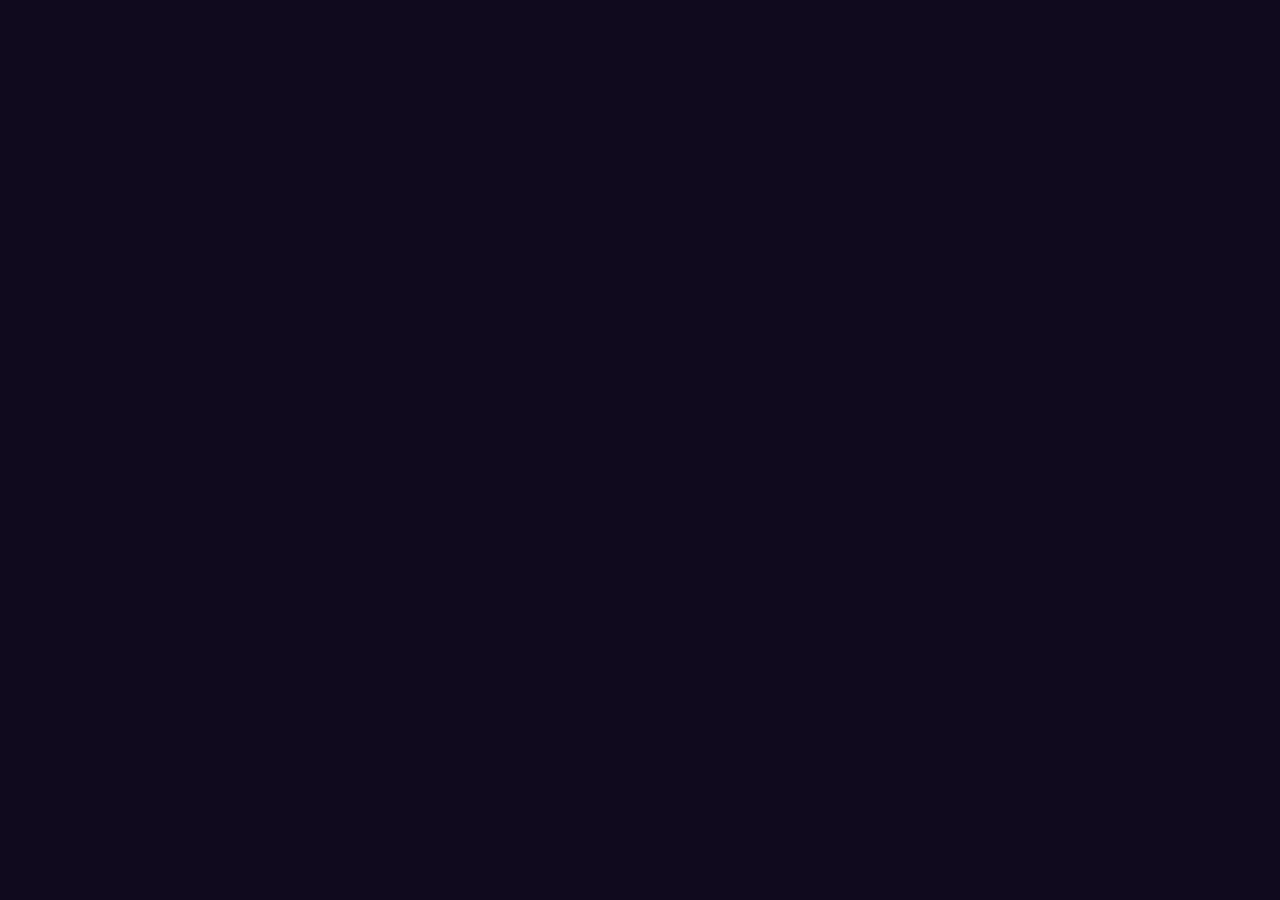
==== new/index.html @ 6132cadf "Add files via upload" ====
<!DOCTYPE html>
<html lang="en">
<head>

  <!-- Google tag (gtag.js) — same property as the main app, so demo
       traffic from the ad shows up in the same analytics view. -->
  <script async src="https://www.googletagmanager.com/gtag/js?id=G-Z9EFLSPZFZ"></script>
  <script>
    window.dataLayer = window.dataLayer || [];
    function gtag(){dataLayer.push(arguments);}
    gtag('js', new Date());
    gtag('config', 'G-Z9EFLSPZFZ');
  </script>

<meta charset="UTF-8" />
<meta name="viewport" content="width=device-width, initial-scale=1.0, interactive-widget=resizes-content" />
<title>Palabra — Try it free</title>
<link rel="icon" href="../icon-192.png" />

<!-- No manifest/apple-touch-icon links here on purpose — this page is a
     one-time, no-account demo for first-time visitors, not something that
     should ever be offered for home-screen install as its own app
     identity. No xlsx.full.min.js and no firebase-auth.js either — the
     demo never parses a spreadsheet and never touches Firebase; its word
     pool is hardcoded and its progress is a throwaway in-memory object
     (see js/demo-boot.js). Deliberately left out of service-worker.js's
     asset list too, and no service worker is registered from this page —
     it's a one-time funnel page, not part of the installed offline app. -->

<link rel="stylesheet" href="../css/base.css" />
<link rel="stylesheet" href="../css/components.css" />
<link rel="stylesheet" href="../css/quiz.css" />
<link rel="stylesheet" href="../css/hub.css" />
<link rel="stylesheet" href="../css/celebration.css" />
<link rel="stylesheet" href="../css/progress.css" />

</head>
<body>
<div id="app"></div>

<!-- Reused, completely unmodified from the main app. Deliberately NOT
     loaded: auth.js, cloud-sync.js, firebase-auth.js (no account exists
     yet), data-loading.js (word pool is hardcoded below, never fetched),
     navigation.js, app-boot.js (replaced by demo-boot.js), and the three
     other game engines (timeattack/memory/conjugate) — this page only
     ever shows the Stream-style quiz screen, the celebration screen, and
     the hub. -->
<script src="../js/config.js"></script>
<script src="../js/utils.js"></script>
<script src="../js/audio.js"></script>
<script src="../js/progress-xp.js"></script>
<script src="../js/achievements.js"></script>
<script src="../js/word-selection.js"></script>
<script src="../js/game-quiz.js"></script>
<script src="../js/views/render-quiz.js"></script>
<script src="../js/views/render-hub.js"></script>
<script src="../js/views/render-dispatch.js"></script>

<!-- Demo-only: builds the throwaway state object, the fixed 8-question
     round, small safe overrides (saveProgress/nextQuestion), and the
     signup handoff. Loads last — see its own top comment. -->
<script src="js/demo-boot.js"></script>
</body>
</html>
---- css/base.css ----
/* Tokens, reset, .screen shell, and per-mode background gradients (bg-*).
   Split from index.html — see palabra-file-split-plan.md. */

  @import url('https://fonts.googleapis.com/css2?family=Sora:wght@400;600;700&family=Inter:wght@400;500;600;700&display=swap');

  :root {
    --bg: #100A1E;
    --bg-card: rgba(255,255,255,0.07);
    --bg-card-alt: rgba(255,255,255,0.12);
    --ochre: #FFC163;
    --terracotta: #FF4D6D;
    --cream: #F7F3ED;
    --cream-dim: #B8AFC9;
    --green: #2DD4BF;
    --red: #FF4D6D;
    --outline: rgba(255,255,255,0.16);
    --label: #C9A8FF;
    --memory: #E879F9;
    --conjugate: #34D399;
  }

  * { box-sizing: border-box; }

  body {
    margin: 0;
    background: var(--bg);
    color: var(--cream);
    font-family: 'Inter', sans-serif;
    min-height: 100vh;
  }

  .screen {
    min-height: 100vh;
    min-height: 100dvh;
    display: flex;
    flex-direction: column;
    align-items: center;
    padding: 22px 20px;
  }
  .upload-screen { justify-content: center; }

  /* Ambient per-mode gradient glow — the color itself signals which mode you're in */
  .bg-quiz {
    background:
      radial-gradient(circle at 25% 15%, rgba(255,107,74,0.42), transparent 45%),
      radial-gradient(circle at 85% 75%, rgba(139,92,246,0.32), transparent 50%),
      linear-gradient(160deg, #1B1030 0%, #150C26 60%, #100A1E 100%);
  }
  .bg-timeattack {
    background:
      radial-gradient(circle at 20% 20%, rgba(45,212,191,0.4), transparent 45%),
      radial-gradient(circle at 85% 80%, rgba(56,120,255,0.3), transparent 50%),
      linear-gradient(160deg, #0D1B30 0%, #0B1626 60%, #0A121E 100%);
  }
  .bg-achievements {
    background:
      radial-gradient(circle at 25% 20%, rgba(255,193,99,0.4), transparent 45%),
      radial-gradient(circle at 85% 75%, rgba(255,107,74,0.25), transparent 50%),
      linear-gradient(160deg, #241631 0%, #1A1026 60%, #120B1C 100%);
  }
  .bg-memory {
    background:
      radial-gradient(circle at 22% 18%, rgba(217,70,239,0.38), transparent 45%),
      radial-gradient(circle at 85% 78%, rgba(99,102,241,0.3), transparent 50%),
      linear-gradient(160deg, #240F35 0%, #180B28 60%, #100A1E 100%);
  }
  .bg-conjugate {
    background:
      radial-gradient(circle at 22% 18%, rgba(52,211,153,0.36), transparent 45%),
      radial-gradient(circle at 85% 78%, rgba(217,119,6,0.26), transparent 50%),
      linear-gradient(160deg, #0E2A22 0%, #0B1F1A 60%, #0A1512 100%);
  }
  /* My Progress is reflective, not active gameplay, so it gets a calmer
     violet-cream glow rather than a vibrant mode color. */
  .bg-progress {
    background:
      radial-gradient(circle at 20% 15%, rgba(201,168,255,0.32), transparent 45%),
      radial-gradient(circle at 85% 75%, rgba(247,243,237,0.14), transparent 50%),
      linear-gradient(160deg, #1A1530 0%, #140F26 60%, #100A1E 100%);
  }
  .bg-login {
    background:
      radial-gradient(circle at 50% 12%, rgba(198,11,30,0.38), transparent 45%),
      radial-gradient(circle at 80% 82%, rgba(139,92,246,0.28), transparent 50%),
      linear-gradient(160deg, #1B1030 0%, #150C26 60%, #100A1E 100%);
  }
---- css/components.css ----
/* Shared building blocks used across multiple screens: page chrome (wordmark,
   eyebrow, badge, card), buttons, inputs, the settings menu, hub tiles/banners,
   back button, level ring, stat strip, generic status/loading indicators, and
   the initial app-loading screen.
   Split from index.html — see palabra-file-split-plan.md. */

  .wordmark-accent { color: #FFFFFF; }

  .wrap { width: 100%; max-width: 420px; perspective: 700px; position: relative; }

  .eyebrow {
    font-family: 'Inter', sans-serif;
    font-weight: 600;
    font-size: 11.5px;
    letter-spacing: 2px;
    color: var(--label);
    text-transform: uppercase;
    text-align: center;
  }
  .header-row {
    display: flex;
    align-items: center;
    justify-content: center;
    gap: 12px;
    margin: 10px 0 4px;
  }
  /* The one deliberate flag nod: a glass medallion banded rojo-oro-rojo */
  .badge {
    width: 42px;
    height: 42px;
    border-radius: 50%;
    background: linear-gradient(180deg, #C60B1E 0 25%, #FFC400 25% 75%, #C60B1E 75% 100%);
    box-shadow: 0 0 20px rgba(255,196,0,0.45), inset 0 2px 3px rgba(255,255,255,0.45), inset 0 -3px 6px rgba(0,0,0,0.3);
    position: relative;
    flex-shrink: 0;
  }
  .badge::after {
    content: '';
    position: absolute; inset: 0;
    border-radius: 50%;
    background: radial-gradient(circle at 33% 25%, rgba(255,255,255,0.6), transparent 55%);
  }
  h1 {
    font-family: 'Sora', sans-serif;
    font-weight: 700;
    font-size: 32px;
    margin: 0;
    line-height: 1.1;
    text-align: center;
  }
  .sub {
    color: var(--cream-dim);
    font-size: 15px;
    line-height: 1.5;
    text-align: center;
    margin: 0 0 20px;
  }

  .card {
    background: var(--bg-card);
    border-radius: 22px;
    padding: 18px;
    border: 1px solid var(--outline);
    backdrop-filter: blur(18px);
    -webkit-backdrop-filter: blur(18px);
  }

  .menu-btn {
    width: 34px;
    height: 34px;
    border-radius: 50%;
    border: 1px solid var(--outline);
    background: rgba(255,255,255,0.06);
    color: var(--cream);
    font-size: 18px;
    font-weight: 700;
    display: flex;
    align-items: center;
    justify-content: center;
    flex-shrink: 0;
  }

  /* Developer contact — small dev-logo avatar + "Live Chat on Telegram" pill,
     reused on the login screen (footer, below the auth card) and inside the
     ⋯ settings dropdown (as a plain link row). */
  .dev-contact {
    display: flex;
    align-items: center;
    justify-content: center;
    gap: 10px;
    margin-top: 20px;
  }
  .dev-contact img {
    width: 40px;
    height: 40px;
    border-radius: 50%;
    flex-shrink: 0;
    box-shadow: 0 0 12px rgba(139,92,246,0.4);
  }
  .dev-contact-link {
    display: flex;
    align-items: center;
    gap: 8px;
    padding: 9px 16px;
    border-radius: 999px;
    background: rgba(255,255,255,0.08);
    border: 1px solid var(--outline);
    color: var(--cream);
    font-family: 'Inter', sans-serif;
    font-size: 13px;
    font-weight: 600;
    text-decoration: none;
    backdrop-filter: blur(12px);
    -webkit-backdrop-filter: blur(12px);
  }
  .tg-icon {
    width: 18px;
    height: 18px;
    border-radius: 50%;
    background: #29A9EA;
    display: flex;
    align-items: center;
    justify-content: center;
    flex-shrink: 0;
  }
  .tg-icon svg { display: block; }
  .dev-contact-logo-sm {
    width: 36px;
    height: 36px;
    border-radius: 50%;
    flex-shrink: 0;
  }
  .menu-overlay { position: fixed; inset: 0; z-index: 50; }
  .menu-dropdown {
    position: absolute;
    top: 46px;
    right: 0;
    z-index: 60;
    background: rgba(20,14,34,0.92);
    border: 1px solid var(--outline);
    border-radius: 16px;
    padding: 6px;
    min-width: 230px;
    backdrop-filter: blur(16px);
    -webkit-backdrop-filter: blur(16px);
    box-shadow: 0 14px 32px rgba(0,0,0,0.45);
  }
  .menu-item {
    display: flex;
    align-items: center;
    justify-content: space-between;
    gap: 8px;
    width: 100%;
    background: none;
    border: none;
    color: var(--cream);
    font-family: 'Inter', sans-serif;
    font-size: 14px;
    font-weight: 500;
    padding: 10px 12px;
    border-radius: 10px;
    text-align: left;
    cursor: pointer;
  }
  .menu-item:hover { background: rgba(255,255,255,0.08); }
  .menu-item-meta { color: var(--cream-dim); font-size: 12px; flex-shrink: 0; }

  /* Consistent back-to-hub control, used on every non-active-gameplay screen */
  .back-btn {
    width: 34px;
    height: 34px;
    border-radius: 50%;
    border: 1px solid var(--outline);
    background: rgba(255,255,255,0.06);
    color: var(--cream);
    font-size: 16px;
    display: flex;
    align-items: center;
    justify-content: center;
    flex-shrink: 0;
    cursor: pointer;
  }
  .screen-header {
    display: flex;
    align-items: center;
    gap: 12px;
    margin-bottom: 20px;
    width: 100%;
  }
  .screen-header .screen-title {
    font-family: 'Sora', sans-serif;
    font-weight: 700;
    font-size: 24px;
  }
  /* Used on the per-game options screens: header stays pinned top, body centers
     vertically in whatever space is left, now that those screens hold less content. */
  .wrap-centered { flex: 1; display: flex; flex-direction: column; }
  .screen-body {
    flex: 1;
    display: flex;
    flex-direction: column;
    align-items: center;
    justify-content: center;
    width: 100%;
  }
  .game-icon-badge {
    width: 76px;
    height: 76px;
    border-radius: 50%;
    display: flex;
    align-items: center;
    justify-content: center;
    font-size: 34px;
    margin-bottom: 18px;
  }
  .quit-link {
    background: none;
    border: none;
    color: var(--cream-dim);
    font-size: 13px;
    text-decoration: underline;
    cursor: pointer;
    padding: 0;
  }

  /* Hub game-picker tiles */
  .game-grid {
    display: grid;
    grid-template-columns: 1fr 1fr;
    gap: 10px;
  }
  .game-tile {
    background: var(--bg-card);
    border: 1px solid var(--outline);
    border-radius: 20px;
    padding: 14px;
    text-align: left;
    backdrop-filter: blur(18px);
    -webkit-backdrop-filter: blur(18px);
    display: flex;
    flex-direction: column;
    gap: 4px;
    position: relative;
    cursor: pointer;
    color: var(--cream);
  }
  .game-tile:disabled { cursor: not-allowed; opacity: 0.4; }
  .game-tile .tile-icon-wrap {
    width: 36px;
    height: 36px;
    border-radius: 50%;
    display: flex;
    align-items: center;
    justify-content: center;
    font-size: 17px;
    margin-bottom: 2px;
  }
  .game-tile .tile-name { font-weight: 700; font-size: 14px; font-family: 'Inter', sans-serif; }
  .game-tile .tile-meta { font-size: 11px; color: var(--cream-dim); }
  .game-tile.locked { opacity: 0.45; }
  .game-tile .tile-soon {
    position: absolute;
    top: 10px;
    right: 10px;
    font-size: 9px;
    font-weight: 700;
    letter-spacing: 1px;
    text-transform: uppercase;
    color: var(--label);
    background: rgba(255,255,255,0.08);
    border-radius: 6px;
    padding: 2px 6px;
  }
  /* Small "this is tappable" hint, used specifically on the Achievements
     group tiles — without it, next to the arrow-carrying Stream banner
     above them, the 4 grid tiles read as static info rather than links. */
  .game-tile .tile-corner-arrow {
    position: absolute;
    bottom: 12px;
    right: 14px;
    font-size: 16px;
    color: var(--cream-dim);
  }

  /* Achievements sits apart from the game grid on purpose - a full-width
     row rather than a tile, so it reads as a progress summary, not a game. */
  /* "Choose a specific mode" sits directly below the Stream hero card,
     above the Achievements/Progress/Level banners — same self-contained
     pattern as those, its own border-color accent (neutral, since it
     isn't tied to one particular game's color the way the tiles behind
     it are). */
  .modes-banner {
    flex-direction: row;
    align-items: center;
    gap: 14px;
    width: 100%;
    margin-top: 4px;
    margin-bottom: 14px;
    padding: 12px 16px;
    border-color: var(--outline);
  }
  .modes-banner .tile-icon-wrap { margin-bottom: 0; flex-shrink: 0; }
  .modes-banner .banner-text { flex: 1; }
  .modes-banner .banner-name { font-weight: 700; font-size: 15px; font-family: 'Inter', sans-serif; }
  .modes-banner .banner-meta { font-size: 12px; color: var(--cream-dim); margin-top: 2px; }
  .modes-banner .banner-arrow { color: var(--cream-dim); font-size: 18px; flex-shrink: 0; }

  /* Stream's achievement group gets top billing on the Achievements
     screen — full-width like the home screen banners, not one of the
     equal-sized tiles below, since Stream is expected to be the most-
     played mode going forward. */
  .stream-achievement-banner {
    flex-direction: row;
    align-items: center;
    gap: 14px;
    width: 100%;
    min-height: 108px;
    margin-bottom: 14px;
    padding: 18px 18px;
    border-color: rgba(255,193,99,0.45);
  }
  .stream-achievement-banner .tile-icon-wrap { width: 52px; height: 52px; font-size: 24px; margin-bottom: 0; flex-shrink: 0; }
  .stream-achievement-banner .banner-text { flex: 1; }
  .stream-achievement-banner .banner-name { font-weight: 700; font-size: 17px; font-family: 'Inter', sans-serif; }
  .stream-achievement-banner .banner-meta { font-size: 13px; color: var(--cream-dim); margin-top: 4px; }
  .stream-achievement-banner .banner-arrow { color: var(--ochre); font-size: 20px; flex-shrink: 0; }

  .achievements-banner {
    flex-direction: row;
    align-items: center;
    gap: 14px;
    width: 100%;
    margin-top: 12px;
    padding: 12px 16px;
    border-color: rgba(255,193,99,0.35);
  }
  .achievements-banner .tile-icon-wrap { margin-bottom: 0; flex-shrink: 0; }
  .achievements-banner .banner-text { flex: 1; }
  .achievements-banner .banner-name { font-weight: 700; font-size: 15px; font-family: 'Inter', sans-serif; }
  .achievements-banner .banner-meta { font-size: 12px; color: var(--cream-dim); margin-top: 2px; }
  .achievements-banner .banner-arrow { color: var(--ochre); font-size: 18px; flex-shrink: 0; }

  /* My Progress sits as a second banner below Achievements — same
     "not a game" framing. Written as its own self-contained block (not
     extending .achievements-banner) to avoid the kind of cross-rule
     cascade surprise documented elsewhere in this file. */
  .progress-banner {
    flex-direction: row;
    align-items: center;
    gap: 14px;
    width: 100%;
    margin-top: 10px;
    padding: 12px 16px;
    border-color: rgba(201,168,255,0.35);
  }
  .progress-banner .tile-icon-wrap { margin-bottom: 0; flex-shrink: 0; }
  .progress-banner .banner-text { flex: 1; }
  .progress-banner .banner-name { font-weight: 700; font-size: 15px; font-family: 'Inter', sans-serif; }
  .progress-banner .banner-meta { font-size: 12px; color: var(--cream-dim); margin-top: 2px; }
  .progress-banner .banner-arrow { color: var(--label); font-size: 18px; flex-shrink: 0; }

  /* Level banner — third in the stack, below Achievements and My Progress.
     Self-contained for the same reason as the two above it. */
  .level-banner { flex-direction: row; align-items: center; gap: 14px; width: 100%; margin-top: 10px; padding: 12px 16px; border-color: rgba(255,193,99,0.45); }
  .level-banner .banner-text { flex: 1; }
  .level-banner .banner-name { font-weight: 700; font-size: 15px; font-family: 'Inter', sans-serif; }
  .level-banner .banner-meta { font-size: 12px; color: var(--cream-dim); margin-top: 5px; display: flex; align-items: center; gap: 8px; }
  .level-banner .banner-arrow { color: var(--ochre); font-size: 18px; flex-shrink: 0; }

  .xp-track { flex: 1; height: 5px; border-radius: 3px; background: rgba(255,255,255,0.1); overflow: hidden; }
  .xp-fill { height: 100%; border-radius: 3px; background: linear-gradient(90deg, #FFC163, #FF9F4D); }

  /* The level ring — a conic-gradient progress ring standing in for "% of
     the way to next level", with a gold glow tying it to the Achievements
     color language. Level number sits in the cut-out center. */
  .level-ring {
    --pct: 0%;
    width: 44px; height: 44px; border-radius: 50%; flex-shrink: 0;
    background: conic-gradient(#FFC163 0% var(--pct), rgba(255,255,255,0.14) var(--pct) 100%);
    display: flex; align-items: center; justify-content: center;
    box-shadow: 0 0 14px rgba(255,193,99,0.35);
  }
  .level-ring.small { width: 26px; height: 26px; box-shadow: none; }
  .level-ring-inner {
    width: 34px; height: 34px; border-radius: 50%; background: #1B1030;
    display: flex; align-items: center; justify-content: center;
  }
  .level-ring.small .level-ring-inner { width: 20px; height: 20px; }
  .level-ring-num { font-family: 'Sora', sans-serif; font-weight: 700; font-size: 13px; color: var(--cream); }
  .level-ring.small .level-ring-num { font-size: 9px; }

  /* Top-of-home stat strip: streak + a compact level ring, sharing the
     space the plain streak line used to occupy on its own. */
  .stat-strip { display: flex; align-items: center; justify-content: center; gap: 14px; margin: 10px 0 18px; }
  .stat-strip .divider { width: 1px; height: 14px; background: var(--outline); }
  .stat-strip .streak-text { font-size: 14px; color: var(--cream-dim); font-variant-numeric: tabular-nums; }
  .stat-strip .level-mini { display: flex; align-items: center; gap: 6px; }
  .stat-strip .level-mini-text { font-size: 13px; font-weight: 700; color: var(--ochre); }

  .status-line {
    display: flex;
    align-items: center;
    gap: 10px;
    font-size: 14px;
    margin-bottom: 16px;
  }
  .spinner {
    width: 14px;
    height: 14px;
    border-radius: 50%;
    border: 2px solid var(--outline);
    border-top-color: var(--ochre);
    animation: spin 0.8s linear infinite;
    flex-shrink: 0;
  }
  @keyframes spin { to { transform: rotate(360deg); } }

  .dropzone {
    display: block;
    text-align: center;
    padding: 28px 16px;
    border: 2px dashed var(--outline);
    border-radius: 18px;
    cursor: pointer;
    margin-bottom: 16px;
    background: rgba(255,255,255,0.03);
  }
  .dropzone .icon { font-size: 28px; margin-bottom: 6px; }
  .dropzone .name { font-weight: 600; }
  .dropzone .hint { font-size: 13px; color: var(--cream-dim); margin-top: 4px; }

  .checkbox-row {
    display: flex;
    align-items: center;
    gap: 8px;
    font-size: 14px;
    color: var(--cream-dim);
    margin-bottom: 16px;
  }

  .msg-error {
    background: rgba(0,0,0,0.2);
    border: 1px solid var(--red);
    border-radius: 12px;
    padding: 10px 12px;
    font-size: 14px;
    margin-bottom: 16px;
    line-height: 1.5;
  }
  .msg-ok {
    font-size: 14px;
    color: var(--green);
    margin-bottom: 16px;
  }

  .link-btn {
    background: none;
    border: none;
    color: var(--label);
    font-size: 13px;
    text-decoration: underline;
    cursor: pointer;
    padding: 0;
    margin-bottom: 16px;
    display: inline-block;
  }

  button {
    font-family: 'Inter', sans-serif;
    cursor: pointer;
  }
  .btn-primary {
    width: 100%;
    padding: 14px 0;
    border-radius: 16px;
    border: none;
    font-weight: 700;
    font-size: 16px;
    background: var(--ochre);
    color: #241608;
  }
  .btn-primary:disabled {
    cursor: not-allowed;
    background: var(--outline);
    color: var(--cream-dim);
  }
  .btn-secondary {
    padding: 12px 0;
    border-radius: 16px;
    border: 1px solid var(--outline);
    font-weight: 600;
    font-size: 14px;
    background: rgba(255,255,255,0.06);
    color: var(--cream);
    backdrop-filter: blur(12px);
    -webkit-backdrop-filter: blur(12px);
  }

  input[type="text"], input[type="email"], input[type="password"] {
    width: 100%;
    padding: 14px 16px;
    border-radius: 16px;
    border: 1px solid var(--outline);
    background: var(--bg-card-alt);
    color: var(--cream);
    font-size: 16px;
    margin-bottom: 12px;
    outline: none;
    font-family: 'Inter', sans-serif;
  }
  input[type="email"]:focus, input[type="password"]:focus, input[type="text"]:focus {
    border-color: var(--ochre);
  }

  /* Home screen: Stream hero card */
  .stream-hero { position: relative; margin: 10px 10px 18px; padding: 15px 16px; text-align: center; }
  .stream-hero .format-row { display: flex; gap: 8px; margin-bottom: 14px; justify-content: center; }
  .stream-hero .fchip {
    width: 30px; height: 30px; border-radius: 50%;
    background: rgba(255,255,255,0.08); border: 1px solid var(--outline);
    display: flex; align-items: center; justify-content: center; font-size: 13px;
  }
  .stream-hero h2 { font-family: 'Sora', sans-serif; font-weight: 800; font-size: 21px; margin: 0 0 6px; }
  .stream-hero p { font-size: 13px; color: var(--cream-dim); margin: 0 0 16px; line-height: 1.5; }

  /* --- App loading screen: shown while loadFromRepo() fetches the word list --- */
  #app-loading {
    position: fixed;
    inset: 0;
    display: flex;
    flex-direction: column;
    align-items: center;
    justify-content: center;
    background: var(--bg);
    z-index: 9999;
    transition: opacity 0.4s ease;
  }
  #app-loading.fade-out { opacity: 0; pointer-events: none; }

  #app-loading .loader-orb {
    width: 84px;
    height: 84px;
    border-radius: 50%;
    position: relative;
    overflow: hidden;
    box-shadow: 0 0 28px rgba(255,196,0,0.4), 0 14px 30px -8px rgba(0,0,0,0.6);
    animation: loader-pulse 1.4s ease-in-out infinite;
  }
  #app-loading .loader-orb-inner {
    width: 100%;
    height: 100%;
    background: linear-gradient(180deg, #C60B1E 0 25%, #FFC400 25% 75%, #C60B1E 75% 100%);
    animation: loader-spin 10s linear infinite;
  }
  #app-loading .loader-orb::after {
    content: '';
    position: absolute; inset: 0;
    border-radius: 50%;
    background: radial-gradient(circle at 33% 25%, rgba(255,255,255,0.6), transparent 55%);
  }
  #app-loading .loader-sweep {
    position: absolute;
    top: -20%;
    left: -60%;
    width: 45%;
    height: 140%;
    background: linear-gradient(115deg, rgba(255,255,255,0) 0%, rgba(255,255,255,0.9) 50%, rgba(255,255,255,0) 100%);
    transform: rotate(8deg);
    animation: loader-sweep 1.8s ease-in-out infinite;
  }
  #app-loading .loader-caption {
    margin-top: 16px;
    font-family: 'Inter', sans-serif;
    font-size: 12px;
    font-weight: 600;
    letter-spacing: 0.08em;
    text-transform: uppercase;
    color: var(--cream-dim);
  }
  #app-loading .loader-caption .dots span {
    display: inline-block;
    width: 3px;
    height: 3px;
    border-radius: 50%;
    background: var(--cream-dim);
    margin-left: 3px;
    animation: loader-dotfade 1.2s ease-in-out infinite;
  }
  #app-loading .loader-caption .dots span:nth-child(2) { animation-delay: 0.15s; }
  #app-loading .loader-caption .dots span:nth-child(3) { animation-delay: 0.3s; }

  @keyframes loader-spin {
    from { transform: rotate(0deg); }
    to { transform: rotate(360deg); }
  }
  @keyframes loader-pulse {
    0%, 100% { transform: scale(1); box-shadow: 0 0 28px rgba(255,196,0,0.4), 0 14px 30px -8px rgba(0,0,0,0.6); }
    50% { transform: scale(1.12); box-shadow: 0 0 44px rgba(255,196,0,0.65), 0 14px 30px -8px rgba(0,0,0,0.6); }
  }
  @keyframes loader-sweep {
    0% { left: -60%; }
    55%, 100% { left: 140%; }
  }
  @keyframes loader-dotfade {
    0%, 100% { opacity: 0.25; }
    50% { opacity: 1; }
  }
  @media (prefers-reduced-motion: reduce) {
    #app-loading .loader-orb,
    #app-loading .loader-orb-inner,
    #app-loading .loader-sweep,
    #app-loading .loader-caption .dots span { animation: none !important; }
  }
---- css/quiz.css ----
/* Shared Quiz-family gameplay styling: prompt card, cloze/hint, speak button,
   multiple-choice options, Time Attack timer/stats, countdown bar, feedback,
   results (score/streak/mosaic/review), and the Quiz-setup answer-mode
   controls. Shared by Quiz, Sentences, Stream, Time Attack, and Conjugate.
   Split from index.html — see palabra-file-split-plan.md. */

  .tiles {
    display: grid;
    gap: 4px;
    margin-bottom: 32px;
  }
  .tile { height: 8px; border-radius: 50%; background: var(--outline); }

  .progress-label {
    text-align: center;
    margin-bottom: 8px;
    font-family: 'Inter', sans-serif;
    font-weight: 600;
    font-size: 11.5px;
    letter-spacing: 1.5px;
    text-transform: uppercase;
    color: var(--label);
    font-variant-numeric: tabular-nums;
  }

  .prompt-card {
    background: var(--bg-card);
    border-radius: 24px;
    padding: 40px 24px;
    text-align: center;
    border: 1px solid var(--outline);
    margin-bottom: 20px;
    backdrop-filter: blur(18px);
    -webkit-backdrop-filter: blur(18px);
    position: relative;
  }
  .card-flip-in { animation: cardFlip 0.5s ease; }
  @keyframes cardFlip {
    from { transform: rotateY(-90deg); opacity: 0; }
    to { transform: rotateY(0deg); opacity: 1; }
  }
  .prompt-card.flash-correct { box-shadow: 0 0 0 3px var(--green) inset; }
  .prompt-card.flash-wrong { box-shadow: 0 0 0 3px var(--red) inset; }

  /* Signature element: a glowing orb, like a bead of sea-glass, showing round progress */
  .glow-orb-progress {
    position: absolute;
    top: -16px;
    right: -14px;
    width: 56px;
    height: 56px;
    border-radius: 50%;
    background: radial-gradient(circle at 35% 30%, #E8FFFB, #2DD4BF 55%, #0E7C6D 100%);
    box-shadow: 0 0 24px rgba(45,212,191,0.65);
    display: flex;
    flex-direction: column;
    align-items: center;
    justify-content: center;
    color: #082620;
  }
  .glow-orb-progress .orb-num { font-size: 15px; font-weight: 700; font-variant-numeric: tabular-nums; }
  .glow-orb-progress .orb-lbl { font-size: 7px; letter-spacing: 1px; font-weight: 600; }

  .ta-header { margin-bottom: 24px; }
  .ta-timer-track {
    height: 8px;
    background: var(--outline);
    border-radius: 4px;
    overflow: hidden;
    margin-bottom: 8px;
  }
  .ta-timer-fill {
    height: 100%;
    background: var(--ochre);
    border-radius: 4px;
    transition: width 0.25s linear;
  }
  .ta-stats-row {
    display: flex;
    justify-content: space-between;
    font-family: 'Inter', sans-serif;
    font-weight: 600;
    font-size: 13.5px;
    letter-spacing: 0.5px;
    color: var(--cream-dim);
    font-variant-numeric: tabular-nums;
  }
  .ta-score-label span, .ta-timer-label { color: var(--ochre); font-weight: 700; }
  .prompt-row { display: flex; align-items: center; justify-content: center; gap: 6px; }
  .prompt-word {
    font-family: 'Sora', sans-serif;
    font-weight: 700;
    font-size: 34px;
  }
  .prompt-translation {
    font-size: 14px;
    color: var(--cream-dim);
    margin-top: 6px;
    font-style: italic;
  }
  /* A word's disambiguating Note, shown under the prompt word only when
     that word IS the note-bearing English text (see renderQuiz/
     renderTimeAttack) - deliberately styled the same as .prompt-translation
     but a separate class so the two can be tuned independently later. */
  .prompt-note {
    font-size: 14px;
    color: var(--cream-dim);
    margin-top: 6px;
    font-style: italic;
  }
  /* Cloze/fill-in-the-blank: the sentence reads as normal body text with
     the missing word rendered as a distinct blank, rather than the huge
     .prompt-word treatment - it's a sentence to read, not a single word
     to react to. */
  .cloze-sentence {
    font-family: 'Sora', sans-serif;
    font-weight: 600;
    font-size: 22px;
    line-height: 1.5;
  }
  .cloze-blank {
    display: inline-block;
    min-width: 60px;
    border-bottom: 2px solid var(--ochre);
    color: var(--ochre);
  }
  /* Cloze answer reveal: the full (un-blanked) Spanish sentence next to
     its English translation, shown after every cloze answer regardless of
     correct/wrong/near-miss. Flex-wrap so the pair sits side by side on
     wider screens but drops to stacked lines on a narrow phone rather
     than overflowing. */
  .cloze-reveal {
    margin-top: 8px;
    padding: 10px 12px;
    background: rgba(255,255,255,0.04);
    border: 1px solid var(--outline);
    border-radius: 10px;
    display: flex;
    flex-wrap: wrap;
    align-items: baseline;
    gap: 4px 10px;
    font-size: 14px;
    line-height: 1.5;
  }
  .cloze-reveal-es {
    color: var(--cream);
    font-weight: 600;
  }
  .cloze-reveal-divider {
    color: var(--outline);
  }
  .cloze-reveal-en {
    color: var(--cream-dim);
    font-style: italic;
  }
  .speak-btn {
    background: rgba(255,255,255,0.06);
    border: 1px solid var(--outline);
    color: var(--cream);
    width: 34px;
    height: 34px;
    border-radius: 50%;
    font-size: 15px;
    display: inline-flex;
    align-items: center;
    justify-content: center;
    cursor: pointer;
    flex-shrink: 0;
  }
  .speak-btn.speaking {
    border-color: var(--label);
    color: var(--label);
    animation: pulse 0.9s ease-in-out infinite;
  }
  @keyframes pulse {
    0%, 100% { box-shadow: 0 0 0 0 rgba(201,168,255,0.5); }
    50% { box-shadow: 0 0 0 8px rgba(201,168,255,0); }
  }
  .speak-btn.big {
    width: 78px;
    height: 78px;
    font-size: 30px;
    margin: 6px auto 4px;
    background: rgba(201,168,255,0.14);
    border-color: var(--label);
  }
  /* Cloze "hint" button - hears the full sentence (target word included),
     unlike .speak-btn on a cloze question which deliberately only reads the
     surrounding context. Same round-button family as .speak-btn, just wide
     enough for a short text label instead of a single emoji glyph. */
  .hint-btn {
    background: rgba(255,255,255,0.06);
    border: 1px solid var(--outline);
    color: var(--cream);
    width: 46px;
    height: 34px;
    border-radius: 17px;
    font-family: 'Sora', sans-serif;
    font-size: 10px;
    font-weight: 700;
    letter-spacing: 0.4px;
    text-transform: uppercase;
    display: inline-flex;
    align-items: center;
    justify-content: center;
    cursor: pointer;
    flex-shrink: 0;
  }
  .hint-btn.speaking {
    border-color: var(--label);
    color: var(--label);
    animation: pulse 0.9s ease-in-out infinite;
  }
  .audio-hint { font-size: 12px; color: var(--cream-dim); text-align: center; }
  .glow-orb-progress.streak-orb {
    background: radial-gradient(circle at 35% 30%, #FFF3DD, #FFC163 55%, #B97C1A 100%);
    box-shadow: 0 0 24px rgba(255,193,99,0.65);
    color: #3A2508;
  }

  /* True/False: the "word = claim" display card. The True/False buttons
     themselves reuse .option-btn/.option-list below unchanged - this is
     just the claim being judged. */
  .tf-claim {
    display: flex;
    align-items: baseline;
    justify-content: center;
    gap: 10px;
    flex-wrap: wrap;
    font-family: 'Sora', sans-serif;
  }
  .tf-claim-es { font-weight: 700; font-size: 26px; }
  .tf-claim-eq { font-size: 20px; color: var(--cream-dim); }
  .tf-claim-en { font-weight: 700; font-size: 26px; color: var(--ochre); }

  /* Sentence Scramble: the sentence strip (placed words + empty slots)
     lives in the prompt card; the tap-to-place word bank lives below it in
     the normal bottomHtml area, styled off the same tokens as .option-btn
     rather than introducing a new palette. */
  .scramble-strip {
    display: flex;
    flex-wrap: wrap;
    gap: 6px;
    justify-content: center;
  }
  .scramble-slot {
    min-width: 34px;
    height: 34px;
    padding: 0 10px;
    border-radius: 10px;
    font-size: 14px;
    font-weight: 600;
    display: inline-flex;
    align-items: center;
    justify-content: center;
  }
  .scramble-slot.empty {
    border-bottom: 2px solid var(--outline);
    background: transparent;
  }
  .scramble-slot.filled {
    background: rgba(255,193,99,0.16);
    border: 1px solid var(--ochre);
    color: var(--cream);
  }
  .scramble-slot.filled.tappable { cursor: pointer; }
  .scramble-slot.filled.wrong-pos {
    background: rgba(255,77,109,0.18);
    border-color: var(--red);
  }
  .scramble-bank {
    display: flex;
    flex-wrap: wrap;
    gap: 8px;
    justify-content: center;
    margin-bottom: 12px;
  }
  .scramble-pill {
    padding: 10px 16px;
    border-radius: 14px;
    border: 1px solid var(--outline);
    background: var(--bg-card-alt);
    color: var(--cream);
    font-size: 15px;
    font-weight: 600;
    backdrop-filter: blur(12px);
    -webkit-backdrop-filter: blur(12px);
  }
  .scramble-pill:hover { border-color: var(--label); }

  .option-list { display: flex; flex-direction: column; gap: 10px; margin-bottom: 12px; }
  .option-btn {
    width: 100%;
    padding: 16px 18px;
    border-radius: 16px;
    border: 1px solid var(--outline);
    background: var(--bg-card-alt);
    color: var(--cream);
    font-size: 16px;
    font-weight: 600;
    text-align: left;
    transition: background 0.15s ease, border-color 0.15s ease;
    backdrop-filter: blur(12px);
    -webkit-backdrop-filter: blur(12px);
  }
  .option-btn:hover:not(:disabled) { border-color: var(--label); }
  .option-btn:disabled { cursor: default; }
  .option-btn.correct-choice { background: rgba(45,212,191,0.22); border-color: var(--green); color: #B8FFF3; }
  .option-btn.wrong-choice { background: rgba(255,77,109,0.22); border-color: var(--red); }
  .option-btn.pop-anim { animation: pop 0.4s ease; }
  .option-btn.shake-anim { animation: shake 0.4s ease; }
  @keyframes pop {
    0% { transform: scale(1); }
    40% { transform: scale(1.06); }
    100% { transform: scale(1); }
  }
  @keyframes shake {
    0%, 100% { transform: translateX(0); }
    20% { transform: translateX(-6px); }
    40% { transform: translateX(6px); }
    60% { transform: translateX(-4px); }
    80% { transform: translateX(4px); }
  }
  @keyframes colorMismatch {
    from { border-color: var(--outline); }
    to { border-color: var(--red); }
  }
  @keyframes colorMatched {
    from { background: var(--bg-card-alt); border-color: var(--outline); color: var(--cream); }
    to { background: rgba(45,212,191,0.2); border-color: var(--green); color: #B8FFF3; }
  }

  .countdown-bar-track {
    height: 4px;
    background: var(--outline);
    border-radius: 2px;
    overflow: hidden;
    margin: 10px 0 4px;
  }
  .countdown-bar-fill {
    height: 100%;
    width: 100%;
    background: var(--ochre);
    border-radius: 2px;
    transition: width 3s linear;
  }

  .feedback {
    padding: 16px 18px;
    border-radius: 16px;
    margin-bottom: 12px;
    animation: pop 0.3s ease;
  }
  .feedback.correct {
    background: rgba(45,212,191,0.14);
    border: 1px solid var(--green);
  }
  .feedback.wrong {
    background: rgba(255,77,109,0.14);
    border: 1px solid var(--red);
    animation: shake 0.4s ease;
  }
  .feedback .title { font-weight: 700; }
  .feedback .answer { font-size: 14px; color: var(--cream-dim); margin-top: 6px; display: flex; align-items: center; gap: 8px; flex-wrap: wrap; }
  .feedback .answer strong { color: var(--cream); }

  .score-big {
    font-family: 'Sora', sans-serif;
    font-weight: 700;
    font-size: 64px;
    line-height: 1;
    text-align: center;
    font-variant-numeric: tabular-nums;
  }

  .new-best {
    text-align: center;
    color: var(--ochre);
    font-size: 14px;
    font-weight: 700;
    margin-bottom: 8px;
  }
  .streak-line {
    text-align: center;
    font-size: 14px;
    color: var(--cream-dim);
    margin-bottom: 20px;
    font-variant-numeric: tabular-nums;
  }

  .mosaic {
    display: grid;
    grid-template-columns: repeat(10, 1fr);
    gap: 6px;
    margin-bottom: 28px;
  }
  .mosaic .sq { aspect-ratio: 1; border-radius: 50%; }

  .review-title { font-weight: 700; margin-bottom: 12px; }
  .review-item {
    font-size: 14px;
    padding-bottom: 8px;
    margin-bottom: 10px;
    border-bottom: 1px solid var(--outline);
  }
  .review-item:last-child { border-bottom: none; margin-bottom: 0; }
  .review-item .from { color: var(--cream-dim); }
  .review-item .to { color: var(--cream); font-weight: 600; }
  .review-item .yours { color: var(--terracotta); font-size: 13px; margin-top: 2px; }


  .settings-group { margin-bottom: 16px; text-align: left; }
  .settings-label {
    font-size: 11.5px;
    font-weight: 600;
    color: var(--cream-dim);
    margin-bottom: 6px;
    text-transform: uppercase;
    letter-spacing: 1.5px;
  }
  .segmented { display: flex; gap: 6px; flex-wrap: wrap; }
  .seg-btn {
    flex: 1;
    min-width: 64px;
    padding: 8px 10px;
    border-radius: 12px;
    border: 1px solid var(--outline);
    background: var(--bg-card-alt);
    color: var(--cream-dim);
    font-size: 13px;
    font-weight: 600;
  }
  .seg-btn.active {
    background: var(--ochre);
    border-color: var(--ochre);
    color: #241608;
  }
  #answermode-group .seg-btn { padding: 5px 10px; }
---- css/hub.css ----
/* Home hub redesign: Today panel, hero pulse states, mode-picker tile,
   merged Level+Progress card, quiet achievements row, settings bottom sheet.
   Depends on tokens from base.css (--cream, --ochre, --outline, etc.) —
   adds a few hub-only tokens below rather than touching base.css. */

  :root {
    --cream-faint: #8f84a3;
    --flame-a: #ff8a4c;
    --flame-b: #ff4d6d;
    --hub-panel-line: rgba(247,243,237,0.12);
  }

  /* ---- Hero pulse: pulses the card's own border/shadow, not a background
     blob. Strong before today's first Stream session, calm once played. ---- */
  .hub-hero-pulse {
    position: relative;
    border-color: rgba(255,193,99,0.3);
    animation: hubHeroPulseStrong 2.4s ease-in-out infinite;
  }
  .hub-hero-pulse.calm {
    animation: hubHeroPulseCalm 4s ease-in-out infinite;
  }
  @keyframes hubHeroPulseStrong {
    0%, 100% {
      box-shadow: 0 0 0 0 rgba(255,178,80,0);
      border-color: rgba(255,193,99,0.32);
      transform: scale(1);
    }
    50% {
      box-shadow: 0 0 0 5px rgba(255,178,80,0.55), 0 0 46px 8px rgba(255,140,50,0.7);
      border-color: rgba(255,201,120,1);
      transform: scale(1.02);
    }
  }
  @keyframes hubHeroPulseCalm {
    0%, 100% {
      box-shadow: 0 0 0 0 rgba(255,178,80,0);
      border-color: rgba(255,193,99,0.26);
      transform: scale(1);
    }
    50% {
      box-shadow: 0 0 0 4px rgba(255,178,80,0.34), 0 0 28px 5px rgba(255,145,55,0.4);
      border-color: rgba(255,193,99,0.85);
      transform: scale(1.012);
    }
  }
  @media (prefers-reduced-motion: reduce) {
    .hub-hero-pulse, .hub-hero-pulse.calm { animation: none; }
  }

  .hub-start-btn { display: flex; align-items: center; justify-content: center; gap: 9px; }
  .hub-play-chip {
    width: 22px; height: 22px; border-radius: 50%;
    background: rgba(36,19,51,0.16);
    display: flex; align-items: center; justify-content: center;
    font-size: 10px; flex-shrink: 0;
  }

  /* ---- Today panel: borderless, hairline dividers between sub-sections ---- */
  .today-panel { margin-top: 22px; padding: 4px 6px 0; }

  .today-hero-row { display: flex; align-items: center; gap: 16px; padding: 0 8px 18px; }
  .today-flame-wrap { flex-shrink: 0; }
  .today-flame-num {
    font-family: 'Sora', sans-serif; font-weight: 800; font-size: 30px;
    background: linear-gradient(135deg, var(--flame-a), var(--flame-b));
    -webkit-background-clip: text; background-clip: text; color: transparent;
    display: flex; align-items: center; gap: 6px;
  }
  .today-flame-emoji { font-size: 26px; filter: drop-shadow(0 0 10px rgba(255,120,60,0.55)); }
  .today-streak-label {
    font-size: 11.5px; letter-spacing: 1.1px; text-transform: uppercase;
    color: var(--cream-faint); font-weight: 600; margin-top: 2px;
  }
  .today-week-pips { flex: 1; display: flex; justify-content: space-between; padding-left: 4px; }
  .pip-col { display: flex; flex-direction: column; align-items: center; gap: 7px; }
  .pip-day { font-size: 10.5px; color: var(--cream-faint); font-weight: 600; }
  .pip {
    width: 11px; height: 11px; border-radius: 50%;
    background: rgba(255,255,255,0.1);
    border: 1px solid rgba(255,255,255,0.16);
    display: block;
  }
  .pip.filled {
    background: linear-gradient(135deg, var(--flame-a), var(--flame-b));
    border-color: transparent;
    box-shadow: 0 0 8px rgba(255,110,70,0.55);
  }
  .pip.today { border: 1.5px solid var(--ochre); }

  .today-divider { height: 1px; background: var(--hub-panel-line); margin: 0 8px; }

  .today-stat-grid {
    display: grid; grid-template-columns: 1fr 1fr;
    row-gap: 18px; column-gap: 12px;
    padding: 18px 8px 4px;
    max-width: 300px; margin: 0 auto;
  }
  .today-stat { text-align: center; }
  .today-stat-icon { font-size: 15px; }
  .today-stat-num {
    font-family: 'Sora', sans-serif; font-weight: 700; font-size: 18px;
    color: var(--cream); display: block; margin-top: 6px;
  }
  .today-stat-lbl { font-size: 11px; color: var(--cream-faint); margin-top: 2px; display: block; }
  .today-stat.goal-met .today-stat-num { color: var(--green); }
  .today-stat.goal-met .today-stat-lbl { color: var(--green); }
  .today-xp-bar {
    height: 5px; border-radius: 3px; background: rgba(255,255,255,0.1);
    margin: 9px auto 0; overflow: hidden; max-width: 110px;
  }
  .today-xp-bar-fill {
    height: 100%; border-radius: 3px;
    background: linear-gradient(90deg, #FFC163, #FFDB96);
  }
  .today-xp-bar-fill.goal-met {
    background: linear-gradient(90deg, #2DD4BF, #34D399);
  }

  .today-footer { margin-top: 4px; }
  .today-foot-row {
    display: flex; align-items: center; gap: 12px; width: 100%;
    padding: 12px 8px; border-top: 1px solid var(--hub-panel-line);
    background: none; border-left: none; border-right: none; border-bottom: none;
    color: var(--cream); text-align: left; font-family: 'Inter', sans-serif;
    cursor: pointer;
  }
  .today-foot-row:disabled { cursor: default; }
  .today-foot-row .foot-icon {
    width: 34px; height: 34px; border-radius: 50%; flex-shrink: 0;
    display: flex; align-items: center; justify-content: center; font-size: 16px;
    background: rgba(255,193,99,0.18);
  }
  .today-foot-row .foot-icon.claimed { background: rgba(45,212,191,0.18); color: var(--green); }
  .today-foot-row .foot-icon.trophy { background: rgba(255,193,99,0.18); }
  .today-foot-row .foot-text { flex: 1; }
  .today-foot-row .foot-title { font-size: 13.5px; font-weight: 700; color: var(--cream); }
  .today-foot-row .foot-sub { font-size: 12px; color: var(--cream-dim); margin-top: 2px; }
  .today-foot-row .foot-cta {
    flex-shrink: 0; font-size: 12.5px; font-weight: 700;
    padding: 7px 14px; border-radius: 999px;
    background: var(--ochre); color: #241608;
  }
  .today-foot-row .foot-cta.claimed {
    background: none; border: 1px solid var(--green); color: var(--green);
  }

  /* ---- Mode-picker tile ---- */
  .mode-tile {
    display: block; width: 100%; text-align: left;
    margin-top: 18px; font-family: 'Inter', sans-serif; color: var(--cream);
    background: linear-gradient(135deg, rgba(155,110,220,0.10), rgba(255,255,255,0.03));
    border: 1px solid rgba(180,140,230,0.28);
    border-radius: 20px; padding: 16px 16px 14px;
    cursor: pointer;
    transition: transform 0.15s ease;
  }
  .mode-tile:active { transform: scale(0.985); }
  .mode-tile-top { display: flex; align-items: center; margin-bottom: 14px; }
  .mode-tile-top h3 { margin: 0; font-family: 'Sora', sans-serif; font-size: 16px; color: var(--cream); font-weight: 700; }
  .mode-tile-chip { margin-left: auto; background: rgba(190,150,240,0.85); color: #241333; }
  .mode-preview { display: flex; gap: 8px; }
  .mode-chip {
    flex: 1; display: flex; flex-direction: column; align-items: center; gap: 6px;
    background: rgba(255,255,255,0.05); border-radius: 14px; padding: 10px 4px;
  }
  .mode-chip .mico { font-size: 17px; }
  .mode-chip .mlabel { font-size: 9.5px; color: var(--cream-faint); font-weight: 600; text-align: center; line-height: 1.2; }

  /* ---- Merged Level + Progress card ---- */
  .progress-card {
    display: flex; align-items: center; gap: 16px; width: 100%; text-align: left;
    margin-top: 12px; font-family: 'Inter', sans-serif; color: var(--cream);
    background: linear-gradient(135deg, rgba(255,193,99,0.10), rgba(255,255,255,0.03));
    border: 1px solid rgba(255,193,99,0.32);
    border-radius: 20px; padding: 16px 16px;
    cursor: pointer;
    transition: transform 0.15s ease;
  }
  .progress-card:active { transform: scale(0.985); }
  .ring-wrap { position: relative; width: 76px; height: 76px; flex-shrink: 0; }
  .ring-wrap svg { transform: rotate(-90deg); }
  .ring-track { fill: none; stroke: rgba(255,255,255,0.09); stroke-width: 7; }
  .ring-fill { fill: none; stroke: url(#hubRingGrad); stroke-width: 7; stroke-linecap: round; }
  .ring-level {
    position: absolute; inset: 0; display: flex; align-items: center; justify-content: center;
    font-family: 'Sora', sans-serif; font-weight: 800; font-size: 21px; color: var(--cream);
  }
  .progress-info { flex: 1; min-width: 0; }
  .progress-info-top { display: flex; align-items: baseline; justify-content: space-between; gap: 8px; }
  .progress-info h3 { margin: 0 0 4px; font-family: 'Sora', sans-serif; font-size: 16px; color: var(--cream); font-weight: 700; }
  .progress-chevron { flex-shrink: 0; color: var(--cream-dim); opacity: 0.6; transition: transform 0.15s ease; }
  .progress-card:active .progress-chevron { transform: translateX(2px); }
  .progress-info .xp-line { font-size: 12.5px; color: var(--cream-dim); margin-bottom: 8px; }
  .progress-info .xp-line b { color: var(--ochre); font-weight: 700; }

  /* Box-distribution teaser: mastery shape at a glance, one segment per SRS
     box (index 0-5, shown as Box 1-6). Deliberately no due/overdue count —
     word selection is a soft weighted pick (see utils.js getWeight()), not
     a hard due-list, so a count here would promise more than the app does
     and would spike (and demoralise) after any break from practice. */
  .box-strip-label {
    font-size: 10.5px; letter-spacing: 0.03em; text-transform: uppercase;
    color: var(--cream-faint); margin-bottom: 5px;
  }
  .box-strip { display: flex; gap: 3px; height: 8px; }
  .box-seg { border-radius: 3px; background: rgba(255,255,255,0.09); min-width: 3px; }
  .box-seg-1 { background: #4a3b63; }
  .box-seg-2 { background: #5c4877; }
  .box-seg-3 { background: #7a5788; }
  .box-seg-4 { background: #a8768a; }
  .box-seg-5 { background: #d59a6e; }
  .box-seg-6 { background: var(--ochre); }
  .box-strip-foot { font-size: 11px; color: var(--cream-faint); margin-top: 6px; }

  /* ---- Quiet achievements row ---- */
  .ach-row {
    display: flex; align-items: center; gap: 12px; width: 100%; text-align: left;
    margin-top: 6px; padding: 12px 8px; border-top: 1px solid var(--hub-panel-line);
    background: none; border-left: none; border-right: none; border-bottom-width: 0;
    font-family: 'Inter', sans-serif; color: var(--cream); cursor: pointer;
    transition: opacity 0.15s ease;
  }
  .ach-row:active { opacity: 0.7; }
  .ach-row .aico { font-size: 15px; }
  .ach-row .atext { flex: 1; font-size: 13px; color: var(--cream-dim); }
  .ach-row .atext b { color: var(--cream); font-weight: 700; }

  /* ---- Settings bottom sheet (replaces the old .menu-dropdown/.menu-item
     pattern in components.css, which is now unused — left in place there,
     not deleted, since nothing else references it either). ---- */
  .sheet-backdrop {
    position: fixed; inset: 0; z-index: 60;
    background: rgba(10,6,16,0.6);
    -webkit-backdrop-filter: blur(2px); backdrop-filter: blur(2px);
    animation: hubSheetBackdropIn 0.2s ease forwards;
  }
  @keyframes hubSheetBackdropIn { from { opacity: 0; } to { opacity: 1; } }

  .settings-sheet {
    position: fixed; left: 0; right: 0; bottom: 0; z-index: 61;
    max-width: 480px; margin: 0 auto;
    background: linear-gradient(165deg, #3a2a52 0%, #221733 100%);
    border: 1px solid rgba(255,193,99,0.22); border-bottom: none;
    border-radius: 24px 24px 0 0;
    padding: 10px 18px calc(20px + env(safe-area-inset-bottom, 0px));
    max-height: 90vh; overflow-y: auto; overflow-x: hidden;
    /* dvh (dynamic viewport height) accounts for Android system bars the
       way plain vh doesn't — vh is measured against the browser/WebView's
       maximum possible viewport, not what's actually visible, which is why
       the sheet could render shorter than intended and cut off content that
       scrolling couldn't reach. Falls back to the vh line above on anything
       that doesn't understand dvh (the declaration is just ignored). */
    max-height: 90dvh;
    box-shadow: 0 -18px 50px rgba(0,0,0,0.45);
    animation: hubSheetUp 0.28s cubic-bezier(.22,.9,.3,1) forwards;
  }
  @keyframes hubSheetUp {
    from { transform: translateY(100%); }
    to { transform: translateY(0); }
  }
  .sheet-handle { width: 36px; height: 4px; border-radius: 3px; background: rgba(255,255,255,0.25); margin: 6px auto 14px; }
  .sheet-header { display: flex; align-items: center; justify-content: space-between; margin-bottom: 14px; }
  .sheet-title { font-family: 'Sora', sans-serif; font-weight: 700; font-size: 17px; color: var(--cream); }
  .sheet-close {
    width: 30px; height: 30px; border-radius: 50%; border: none;
    background: rgba(255,255,255,0.08); color: var(--cream-dim);
    font-size: 15px; display: flex; align-items: center; justify-content: center; cursor: pointer;
  }

  .sheet-group-label {
    font-size: 11px; font-weight: 700; letter-spacing: 0.06em; text-transform: uppercase;
    color: var(--label); margin: 18px 2px 8px;
  }
  .sheet-group-label:first-of-type { margin-top: 0; }
  .sheet-card { background: rgba(255,255,255,0.045); border: 1px solid rgba(255,255,255,0.09); border-radius: 16px; overflow: hidden; }
  .sheet-row {
    display: flex; align-items: center; justify-content: space-between; gap: 12px;
    padding: 13px 14px; border-bottom: 1px solid rgba(255,255,255,0.06);
  }
  .sheet-row:last-child { border-bottom: none; }
  .sheet-row-stack { flex-direction: column; align-items: stretch; gap: 6px; }
  .row-label { font-size: 14.5px; color: var(--cream); }
  .row-left { display: flex; align-items: center; gap: 10px; }
  .row-icon { font-size: 16px; width: 20px; text-align: center; flex-shrink: 0; }
  .row-icon-badge {
    width: 30px; height: 30px; border-radius: 50%; flex-shrink: 0;
    display: flex; align-items: center; justify-content: center; font-size: 14px;
  }
  .row-icon-badge.dl { background: rgba(45,212,191,0.18); }
  .row-icon-badge.ul { background: rgba(255,193,99,0.18); }

  .sheet-row-btn { width: 100%; border: none; background: none; font-family: 'Inter', sans-serif; cursor: pointer; text-align: left; }
  .sheet-row.actionable:active { background: rgba(255,255,255,0.04); }

  /* Toggle switch — same on/off semantics as a checkbox, wraps the real
     input (still id="autospeak-toggle" / "soundfx-toggle") so no JS changed. */
  .switch { position: relative; width: 44px; height: 26px; flex-shrink: 0; }
  .switch input { opacity: 0; width: 0; height: 0; position: absolute; }
  .switch-track {
    position: absolute; inset: 0; border-radius: 999px;
    background: rgba(255,255,255,0.14); border: 1px solid rgba(255,255,255,0.12);
    transition: background 0.18s ease, border-color 0.18s ease; cursor: pointer;
  }
  .switch-thumb {
    position: absolute; top: 2px; left: 2px; width: 20px; height: 20px; border-radius: 50%;
    background: var(--cream); box-shadow: 0 1px 3px rgba(0,0,0,0.4);
    transition: transform 0.18s cubic-bezier(.4,0,.2,1);
  }
  .switch input:checked + .switch-track { background: linear-gradient(135deg, #FFC163, #FFA53E); border-color: transparent; }
  .switch input:checked + .switch-track .switch-thumb { transform: translateX(18px); }

  /* Editable value rows (XP goal, username) — same edit/save interaction
     as before, restyled to match the sheet. */
  .edit-row-static { display: flex; align-items: center; justify-content: space-between; width: 100%; }
  .edit-value { font-weight: 700; font-size: 14.5px; color: var(--cream); }
  .edit-link-row { display: flex; justify-content: flex-end; }
  .edit-form { display: flex; gap: 8px; width: 100%; margin-top: 2px; min-width: 0; }
  .edit-form input {
    flex: 1; min-width: 0; background: rgba(255,255,255,0.07); border: 1px solid var(--outline);
    border-radius: 10px; padding: 9px 11px; color: var(--cream); font-size: 14px; font-family: 'Inter', sans-serif;
  }
  .edit-form input:focus { outline: none; border-color: var(--ochre); }
  .edit-save-btn {
    background: var(--ochre); color: #241608; border: none; border-radius: 10px;
    padding: 9px 16px; font-weight: 700; font-size: 13.5px; cursor: pointer; flex-shrink: 0;
  }

  .account-email { font-size: 12.5px; color: var(--cream-faint); padding: 10px 14px 2px; }

  .signout-card { margin-top: 18px; }
  .signout-card .row-label { color: var(--red); font-weight: 600; }

  .telegram-row {
    margin-top: 14px; display: flex; align-items: center; gap: 10px;
    padding: 12px 4px 6px; text-decoration: none; color: var(--cream);
  }
  .telegram-link-text { font-size: 13.5px; color: var(--label); font-weight: 600; text-decoration: underline; }
---- css/celebration.css ----
/* Round-end celebration, Stream checkpoint, and Level Up screen styling.
   Split from index.html — see palabra-file-split-plan.md. */

  .confetti-container {
    position: fixed;
    top: 0; left: 0;
    width: 100%; height: 100%;
    pointer-events: none;
    overflow: hidden;
    z-index: 999;
  }
  .confetti-piece {
    position: absolute;
    top: -12px;
    width: 8px;
    height: 14px;
    opacity: 0.9;
    animation-name: confettiFall;
    animation-timing-function: ease-in;
    animation-fill-mode: forwards;
  }
  @keyframes confettiFall {
    0% { transform: translateY(0) rotate(0deg); opacity: 1; }
    100% { transform: translateY(110vh) rotate(360deg); opacity: 0.3; }
  }

  /* --- Round-end celebration screen (Perfect / Finished) --- */
  .celebrate-screen { justify-content: center; cursor: pointer; }
  .celebrate-wrap {
    display: flex;
    flex-direction: column;
    align-items: center;
    text-align: center;
    width: 100%;
    position: relative;
    z-index: 3;
  }
  .celebrate-badge-ring {
    width: 148px;
    height: 148px;
    border-radius: 50%;
    display: flex;
    align-items: center;
    justify-content: center;
    position: relative;
    margin-bottom: 26px;
  }
  .celebrate-badge-ring::before {
    content: '';
    position: absolute;
    inset: -22px;
    border-radius: 50%;
    background: radial-gradient(circle, var(--cream-dim) 0%, transparent 70%);
    opacity: 0.4;
    filter: blur(2px);
    animation: badgeGlowPulse 1.8s ease-in-out infinite;
  }
  .celebrate-badge-ring.perfect::before { background: radial-gradient(circle, var(--ochre) 0%, transparent 70%); }
  .celebrate-badge-disc {
    width: 100%;
    height: 100%;
    border-radius: 50%;
    background: var(--bg-card-alt);
    backdrop-filter: blur(14px);
    -webkit-backdrop-filter: blur(14px);
    border: 1.5px solid var(--outline);
    display: flex;
    align-items: center;
    justify-content: center;
    font-size: 62px;
    position: relative;
    z-index: 1;
    box-shadow: 0 0 0 6px rgba(255,255,255,0.04), 0 12px 40px rgba(0,0,0,0.35);
    animation: badgePopIn 0.55s cubic-bezier(0.2, 1.4, 0.4, 1) both;
  }
  @keyframes badgePopIn {
    0%   { transform: scale(0.4); opacity: 0; }
    60%  { transform: scale(1.08); opacity: 1; }
    100% { transform: scale(1); opacity: 1; }
  }
  @keyframes badgeGlowPulse {
    0%, 100% { opacity: 0.4; transform: scale(0.96); }
    50%      { opacity: 0.7; transform: scale(1.08); }
  }
  .celebrate-headline {
    font-family: 'Sora', sans-serif;
    font-weight: 800;
    font-size: 34px;
    letter-spacing: -0.01em;
    margin: 0 0 8px;
    opacity: 0;
    animation: celebrateTextIn 0.5s ease-out 0.15s forwards;
  }
  .celebrate-headline.perfect { color: var(--ochre); }
  .celebrate-headline.finished { color: var(--cream); }
  .celebrate-subline {
    font-family: 'Inter', sans-serif;
    font-size: 15px;
    color: var(--cream-dim);
    margin: 0;
    opacity: 0;
    animation: celebrateTextIn 0.5s ease-out 0.26s forwards;
  }
  @keyframes celebrateTextIn {
    0%   { opacity: 0; transform: translateY(10px); }
    100% { opacity: 1; transform: translateY(0); }
  }
  .celebrate-screen .tap-hint {
    position: absolute;
    bottom: 40px;
    left: 0;
    right: 0;
    text-align: center;
    font-size: 11.5px;
    letter-spacing: 0.04em;
    color: var(--cream-dim);
    opacity: 0;
    animation: hintFadeIn 0.6s ease-out 0.9s forwards, hintPulse 2s ease-in-out 1.5s infinite;
    z-index: 3;
  }
  @keyframes hintFadeIn { to { opacity: 0.55; } }
  @keyframes hintPulse {
    0%, 100% { opacity: 0.35; }
    50%      { opacity: 0.7; }
  }

  /* Stream checkpoint — reuses the celebrate badge/headline/subline visuals
     above, but isn't a whole-screen tap-to-skip like Celebrate is, since it
     needs two distinct choices (keep going / stop) rather than one. */
  .stream-checkpoint-screen { justify-content: center; }
  .checkpoint-actions {
    display: flex;
    flex-direction: column;
    gap: 12px;
    width: 100%;
    max-width: 260px;
    margin-top: -14px;
    opacity: 0;
    animation: celebrateTextIn 0.5s ease-out 0.36s forwards;
  }

  /* --- Level Up screen: self-contained, deliberately not reusing the
     celebrate-badge-* classes above even though the composition is
     similar, since the badge content here is the Level Ring rather than
     an emoji and needed its own sizing. Kept as its own dedicated block to
     avoid any specificity bleed between the two. --- */
  .levelup-screen { justify-content: center; cursor: pointer; }
  .levelup-wrap { display: flex; flex-direction: column; align-items: center; text-align: center; width: 100%; position: relative; z-index: 3; }
  .levelup-ring-outer {
    width: 148px; height: 148px; border-radius: 50%;
    display: flex; align-items: center; justify-content: center;
    position: relative; margin-bottom: 26px;
  }
  .levelup-ring-outer::before {
    content: ''; position: absolute; inset: -22px; border-radius: 50%;
    background: radial-gradient(circle, var(--ochre) 0%, transparent 70%);
    opacity: 0.4; filter: blur(2px);
    animation: badgeGlowPulse 1.8s ease-in-out infinite;
  }
  .levelup-disc {
    width: 100%; height: 100%; border-radius: 50%;
    background: conic-gradient(#FFC163, #FF9F4D);
    display: flex; align-items: center; justify-content: center;
    position: relative; z-index: 1;
    box-shadow: 0 0 0 6px rgba(255,255,255,0.04), 0 12px 40px rgba(0,0,0,0.35), 0 0 34px rgba(255,193,99,0.55);
    animation: badgePopIn 1.1s cubic-bezier(0.2, 1.4, 0.4, 1) both;
  }
  .levelup-disc-inner {
    width: calc(100% - 12px); height: calc(100% - 12px); border-radius: 50%;
    background: #1B1030; display: flex; align-items: center; justify-content: center;
  }
  .levelup-num { font-family: 'Sora', sans-serif; font-weight: 800; font-size: 46px; color: var(--cream); line-height: 1; }
  .levelup-headline {
    font-family: 'Sora', sans-serif; font-weight: 800; font-size: 34px; letter-spacing: -0.01em;
    margin: 0 0 8px; color: var(--ochre);
    opacity: 0; animation: celebrateTextIn 0.5s ease-out 0.55s forwards;
  }
  .levelup-subline {
    font-family: 'Inter', sans-serif; font-size: 15px; color: var(--cream-dim); margin: 0;
    opacity: 0; animation: celebrateTextIn 0.5s ease-out 0.7s forwards;
  }
  .levelup-screen .tap-hint {
    position: absolute; bottom: 40px; left: 0; right: 0; text-align: center;
    font-size: 11.5px; letter-spacing: 0.04em; color: var(--cream-dim);
    opacity: 0; animation: hintFadeIn 0.6s ease-out 0.9s forwards, hintPulse 2s ease-in-out 1.5s infinite;
    z-index: 3;
  }

  @media (prefers-reduced-motion: reduce) {
    .levelup-ring-outer::before,
    .levelup-disc,
    .levelup-headline,
    .levelup-subline,
    .levelup-screen .tap-hint {
      animation: none !important;
      opacity: 1 !important;
    }
  }

  @media (prefers-reduced-motion: reduce) {
    .celebrate-badge-ring::before,
    .celebrate-badge-disc,
    .celebrate-headline,
    .celebrate-subline,
    .celebrate-screen .tap-hint {
      animation: none !important;
      opacity: 1 !important;
      transform: none !important;
    }
  }
---- css/progress.css ----
/* "How XP works", My Progress, and Achievements screen styling.
   Split from index.html — see palabra-file-split-plan.md. */

  /* How XP works screen */
  .recap-row { display: flex; align-items: center; gap: 14px; }
  .recap-text .recap-level { font-family: 'Sora', sans-serif; font-weight: 700; font-size: 17px; }
  .recap-text .recap-sub { font-size: 12px; color: var(--cream-dim); margin-top: 3px; }
  .recap-text .xp-track { margin-top: 8px; width: 180px; }
  .section-label { font-size: 12px; font-weight: 700; letter-spacing: 0.5px; text-transform: uppercase; color: var(--label); margin: 18px 0 10px 4px; }
  .rule-row { display: flex; align-items: center; gap: 12px; padding: 9px 0; border-bottom: 1px solid rgba(255,255,255,0.06); }
  .rule-row:last-child { border-bottom: none; }
  .rule-icon { width: 32px; height: 32px; border-radius: 50%; display: flex; align-items: center; justify-content: center; font-size: 15px; flex-shrink: 0; }
  .rule-text { flex: 1; }
  .rule-title { font-size: 13px; font-weight: 600; }
  .rule-sub { font-size: 11px; color: var(--cream-dim); margin-top: 1px; }
  .footnote { font-size: 12px; color: var(--cream-dim); line-height: 1.6; text-align: center; padding: 16px 8px 4px; }

  /* My Progress screen */
  .progress-summary-row {
    display: grid;
    grid-template-columns: 1fr 1fr;
    gap: 10px;
  }
  .card.progress-summary-card { padding: 16px 14px; }
  .progress-summary-eyebrow {
    font-size: 11px;
    font-weight: 700;
    letter-spacing: 0.06em;
    text-transform: uppercase;
    color: var(--label);
    margin-bottom: 10px;
  }
  .progress-summary-card.conjugate .progress-summary-eyebrow { color: var(--conjugate); }
  .progress-summary-big {
    font-family: 'Sora', sans-serif;
    font-size: 28px;
    font-weight: 700;
    line-height: 1;
  }
  .progress-summary-big-label {
    font-size: 11px;
    color: var(--cream-dim);
    margin: 4px 0 12px;
  }
  .progress-summary-stat {
    display: flex;
    justify-content: space-between;
    font-size: 12.5px;
    color: var(--cream-dim);
    padding: 4px 0;
    border-top: 1px solid rgba(255,255,255,0.06);
  }
  .progress-summary-stat span:last-child { color: var(--cream); font-weight: 600; }

  .progress-section-title {
    font-family: 'Sora', sans-serif;
    font-size: 15px;
    font-weight: 700;
    margin-bottom: 4px;
  }
  .progress-section-sub {
    font-size: 12px;
    color: var(--cream-dim);
    margin-bottom: 14px;
  }

  .progress-bars {
    display: flex;
    align-items: flex-end;
    gap: 8px;
    height: 90px;
  }
  .progress-bar-col {
    flex: 1;
    display: flex;
    flex-direction: column;
    align-items: center;
    gap: 6px;
    height: 100%;
    justify-content: flex-end;
  }
  .progress-bar-count { font-size: 11px; font-weight: 700; color: var(--cream-dim); }
  .progress-bar {
    width: 100%;
    border-radius: 6px 6px 3px 3px;
    background: linear-gradient(180deg, var(--label), rgba(201,168,255,0.25));
  }
  .progress-bar.conjugate {
    background: linear-gradient(180deg, var(--conjugate), rgba(52,211,153,0.22));
  }
  .progress-bar-label { font-size: 10px; color: var(--cream-dim); }

  .progress-review-item {
    display: flex;
    justify-content: space-between;
    align-items: center;
    padding: 12px 0;
    border-bottom: 1px solid var(--outline);
  }
  .progress-review-item:last-child { border-bottom: none; }
  .progress-review-word { font-weight: 600; font-size: 14px; }
  .progress-review-person { color: var(--cream-dim); font-weight: 400; }
  .progress-review-en { color: var(--cream-dim); font-size: 12.5px; margin-top: 2px; }
  .progress-box-tag {
    font-size: 10.5px;
    font-weight: 700;
    padding: 4px 9px;
    border-radius: 999px;
    background: rgba(255,77,109,0.16);
    color: var(--terracotta);
    white-space: nowrap;
    flex-shrink: 0;
  }
  .progress-box-tag.mid { background: rgba(255,193,99,0.16); color: var(--ochre); }
  .progress-empty { font-size: 13px; color: var(--cream-dim); padding: 4px 0; }

  .achievement-item {
    display: flex;
    align-items: center;
    gap: 14px;
    padding: 12px 0;
    border-bottom: 1px solid var(--outline);
  }
  .achievement-item:last-child { border-bottom: none; }
  .achievement-item.locked { opacity: 0.4; }
  .ach-icon {
    font-size: 16px;
    width: 36px;
    height: 36px;
    border-radius: 50%;
    background: radial-gradient(circle at 35% 30%, #FFE9C2, #FFC163 55%, #B87A1E 100%);
    display: flex;
    align-items: center;
    justify-content: center;
    flex-shrink: 0;
  }
  .achievement-item.locked .ach-icon { background: rgba(255,255,255,0.08); }
  .ach-name { font-weight: 700; font-size: 15px; }
  .ach-desc { font-size: 13px; color: var(--cream-dim); }

  .achievement-toast {
    position: fixed;
    top: 16px;
    left: 50%;
    transform: translateX(-50%) translateY(-20px);
    opacity: 0;
    display: flex;
    align-items: center;
    gap: 12px;
    background: rgba(20,14,34,0.75);
    border: 1px solid var(--label);
    border-radius: 16px;
    padding: 12px 18px;
    box-shadow: 0 8px 24px rgba(0,0,0,0.5);
    z-index: 1000;
    transition: opacity 0.3s ease, transform 0.3s ease;
    max-width: 90vw;
    backdrop-filter: blur(16px);
    -webkit-backdrop-filter: blur(16px);
  }
  .achievement-toast.show { opacity: 1; transform: translateX(-50%) translateY(0); }
  .toast-icon { font-size: 26px; }
  .toast-title { font-size: 11px; text-transform: uppercase; letter-spacing: 1px; color: var(--label); }
  .toast-name { font-weight: 700; font-size: 15px; }
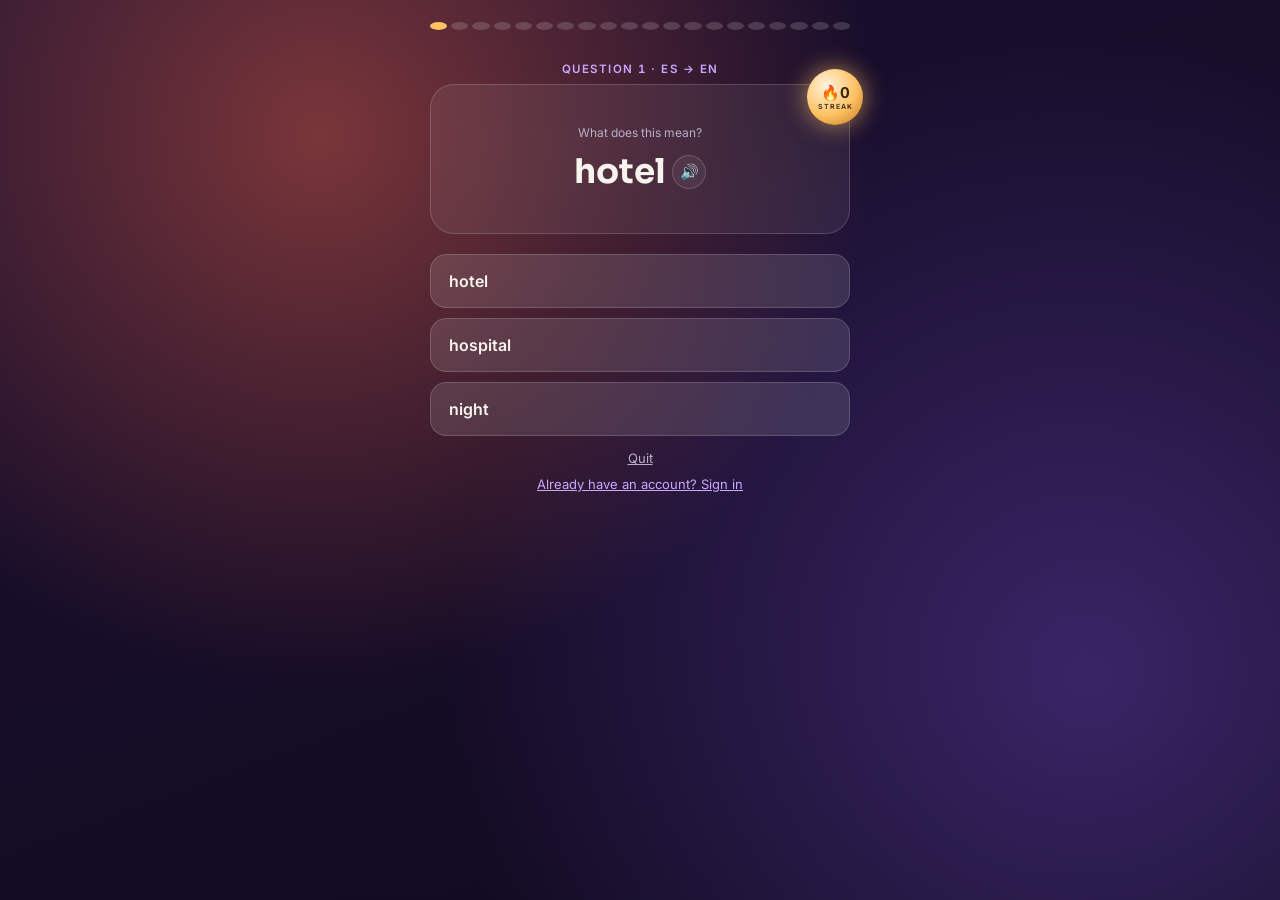
==== commit 1cc77083: "Add files via upload" ====
--- a/new/index.html
+++ b/new/index.html
@@ -23,7 +23,7 @@
      identity. No xlsx.full.min.js and no firebase-auth.js either — the
      demo never parses a spreadsheet and never touches Firebase; its word
      pool is hardcoded and its progress is a throwaway in-memory object
-     (see js/demo-boot.js). Deliberately left out of service-worker.js's
+     (see demo-boot.js). Deliberately left out of service-worker.js's
      asset list too, and no service worker is registered from this page —
      it's a one-time funnel page, not part of the installed offline app. -->
 
@@ -59,6 +59,6 @@
 <!-- Demo-only: builds the throwaway state object, the fixed 8-question
      round, small safe overrides (saveProgress/nextQuestion), and the
      signup handoff. Loads last — see its own top comment. -->
-<script src="js/demo-boot.js"></script>
+<script src="demo-boot.js"></script>
 </body>
 </html>
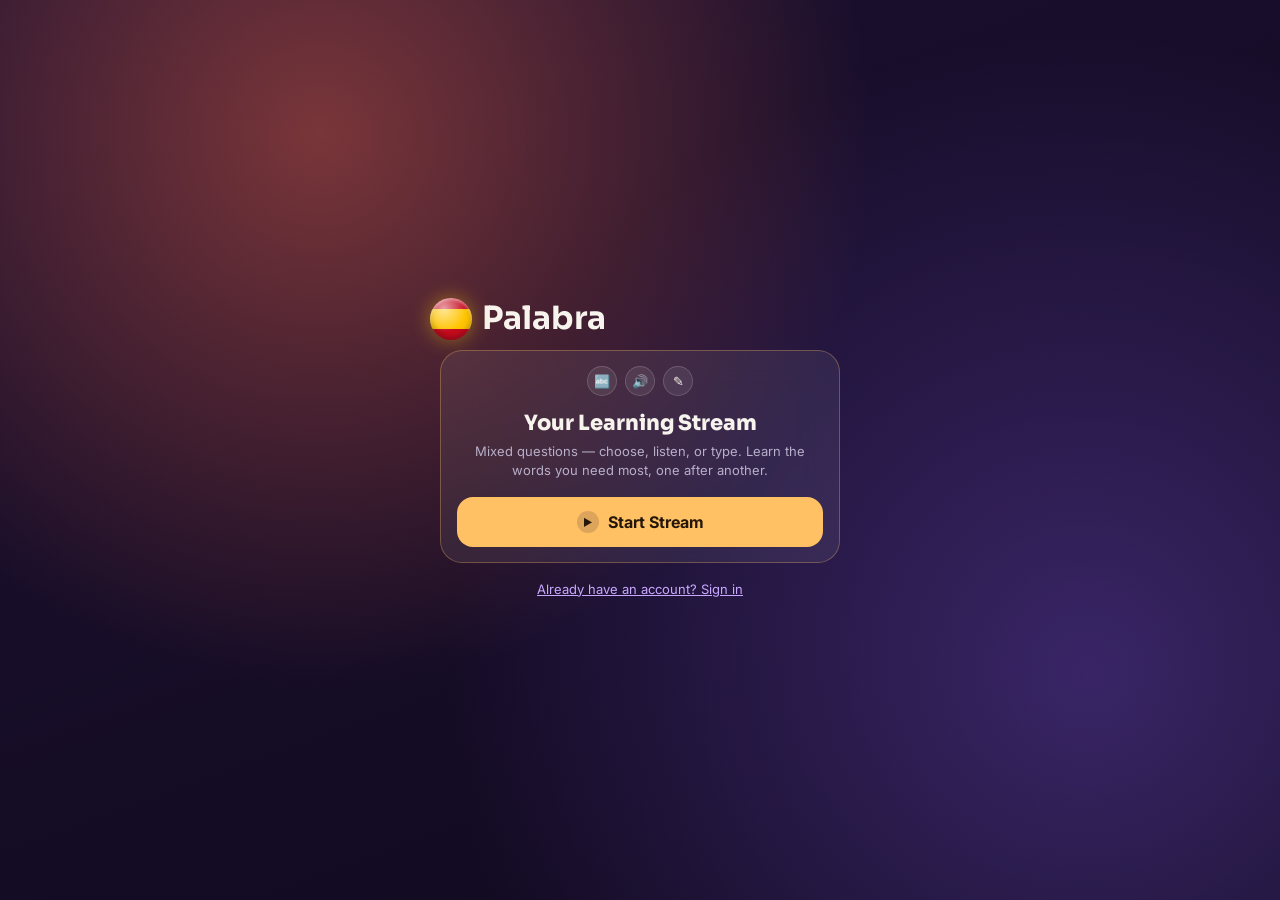
==== commit bad6836f: "Add files via upload" ====
--- a/new/index.html
+++ b/new/index.html
@@ -33,6 +33,7 @@
 <link rel="stylesheet" href="../css/hub.css" />
 <link rel="stylesheet" href="../css/celebration.css" />
 <link rel="stylesheet" href="../css/progress.css" />
+<link rel="stylesheet" href="../css/daily-double.css" />
 
 </head>
 <body>
--- a/css/daily-double.css
+++ b/css/daily-double.css
@@ -0,0 +1,79 @@
+/* Daily Double popup styling (self-contained, own dd- prefix).
+   Split from index.html — see palabra-file-split-plan.md. */
+
+  /* --- Daily Double popup: self-contained, own dd- prefix throughout so
+     nothing here can bleed into or be affected by unrelated rules. Uses
+     position:fixed rather than relying on .screen for a positioning
+     context, same approach as .menu-overlay above. No tap-outside-to-
+     dismiss on purpose — Play or Skip are the only two ways out, so a
+     day can never get silently marked handled by an accidental tap. --- */
+  .dd-modal-backdrop {
+    position: fixed; inset: 0; z-index: 55;
+    background: rgba(8,5,16,0.72);
+    backdrop-filter: blur(3px); -webkit-backdrop-filter: blur(3px);
+    display: flex; align-items: center; justify-content: center;
+    padding: 0 22px;
+  }
+  .dd-card {
+    width: 100%; max-width: 380px;
+    background: linear-gradient(160deg, rgba(38,24,58,0.96), rgba(20,13,32,0.98));
+    border: 1px solid rgba(255,193,99,0.4);
+    border-radius: 26px;
+    padding: 28px 22px 22px;
+    text-align: center;
+    box-shadow: 0 24px 60px rgba(0,0,0,0.55), 0 0 40px rgba(255,193,99,0.12);
+    animation: ddPopIn 0.5s cubic-bezier(0.2, 1.4, 0.4, 1) both;
+  }
+  @keyframes ddPopIn {
+    0%   { transform: scale(0.85); opacity: 0; }
+    100% { transform: scale(1); opacity: 1; }
+  }
+  .dd-ring-outer {
+    width: 84px; height: 84px; border-radius: 50%;
+    display: flex; align-items: center; justify-content: center;
+    position: relative; margin: 0 auto 16px;
+  }
+  .dd-ring-outer::before {
+    content: ''; position: absolute; inset: -14px; border-radius: 50%;
+    background: radial-gradient(circle, var(--ochre) 0%, transparent 70%);
+    opacity: 0.45; filter: blur(2px);
+    animation: ddGlowPulse 2s ease-in-out infinite;
+  }
+  @keyframes ddGlowPulse {
+    0%, 100% { opacity: 0.4; transform: scale(0.96); }
+    50%      { opacity: 0.7; transform: scale(1.06); }
+  }
+  .dd-ring-disc {
+    width: 100%; height: 100%; border-radius: 50%;
+    background: conic-gradient(#FFC163, #FF9F4D);
+    display: flex; align-items: center; justify-content: center;
+    position: relative; z-index: 1;
+    box-shadow: 0 0 0 5px rgba(255,255,255,0.04), 0 10px 30px rgba(0,0,0,0.35), 0 0 26px rgba(255,193,99,0.5);
+  }
+  .dd-ring-inner {
+    width: calc(100% - 10px); height: calc(100% - 10px); border-radius: 50%;
+    background: #1B1030; display: flex; align-items: center; justify-content: center;
+  }
+  .dd-ring-num { font-family: 'Sora', sans-serif; font-weight: 800; font-size: 26px; color: var(--cream); }
+  .dd-eyebrow {
+    font-size: 11.5px; font-weight: 700; letter-spacing: 0.08em; text-transform: uppercase;
+    color: var(--ochre); margin-bottom: 6px;
+  }
+  .dd-headline {
+    font-family: 'Sora', sans-serif; font-weight: 800; font-size: 24px; margin: 0 0 10px; color: var(--cream);
+  }
+  .dd-subline { font-size: 14px; color: var(--cream-dim); line-height: 1.55; margin: 0 0 22px; }
+  .dd-play-btn {
+    width: 100%; padding: 14px 0; border-radius: 16px; border: none;
+    font-weight: 700; font-size: 16px; background: var(--ochre); color: #241608;
+    margin-bottom: 10px; cursor: pointer;
+  }
+  .dd-skip-btn {
+    width: 100%; padding: 12px 0; border-radius: 16px; border: 1px solid var(--outline);
+    font-weight: 600; font-size: 14px; background: rgba(255,255,255,0.06); color: var(--cream);
+    cursor: pointer;
+  }
+  @media (prefers-reduced-motion: reduce) {
+    .dd-card, .dd-ring-outer::before { animation: none !important; opacity: 1 !important; }
+  }
+
